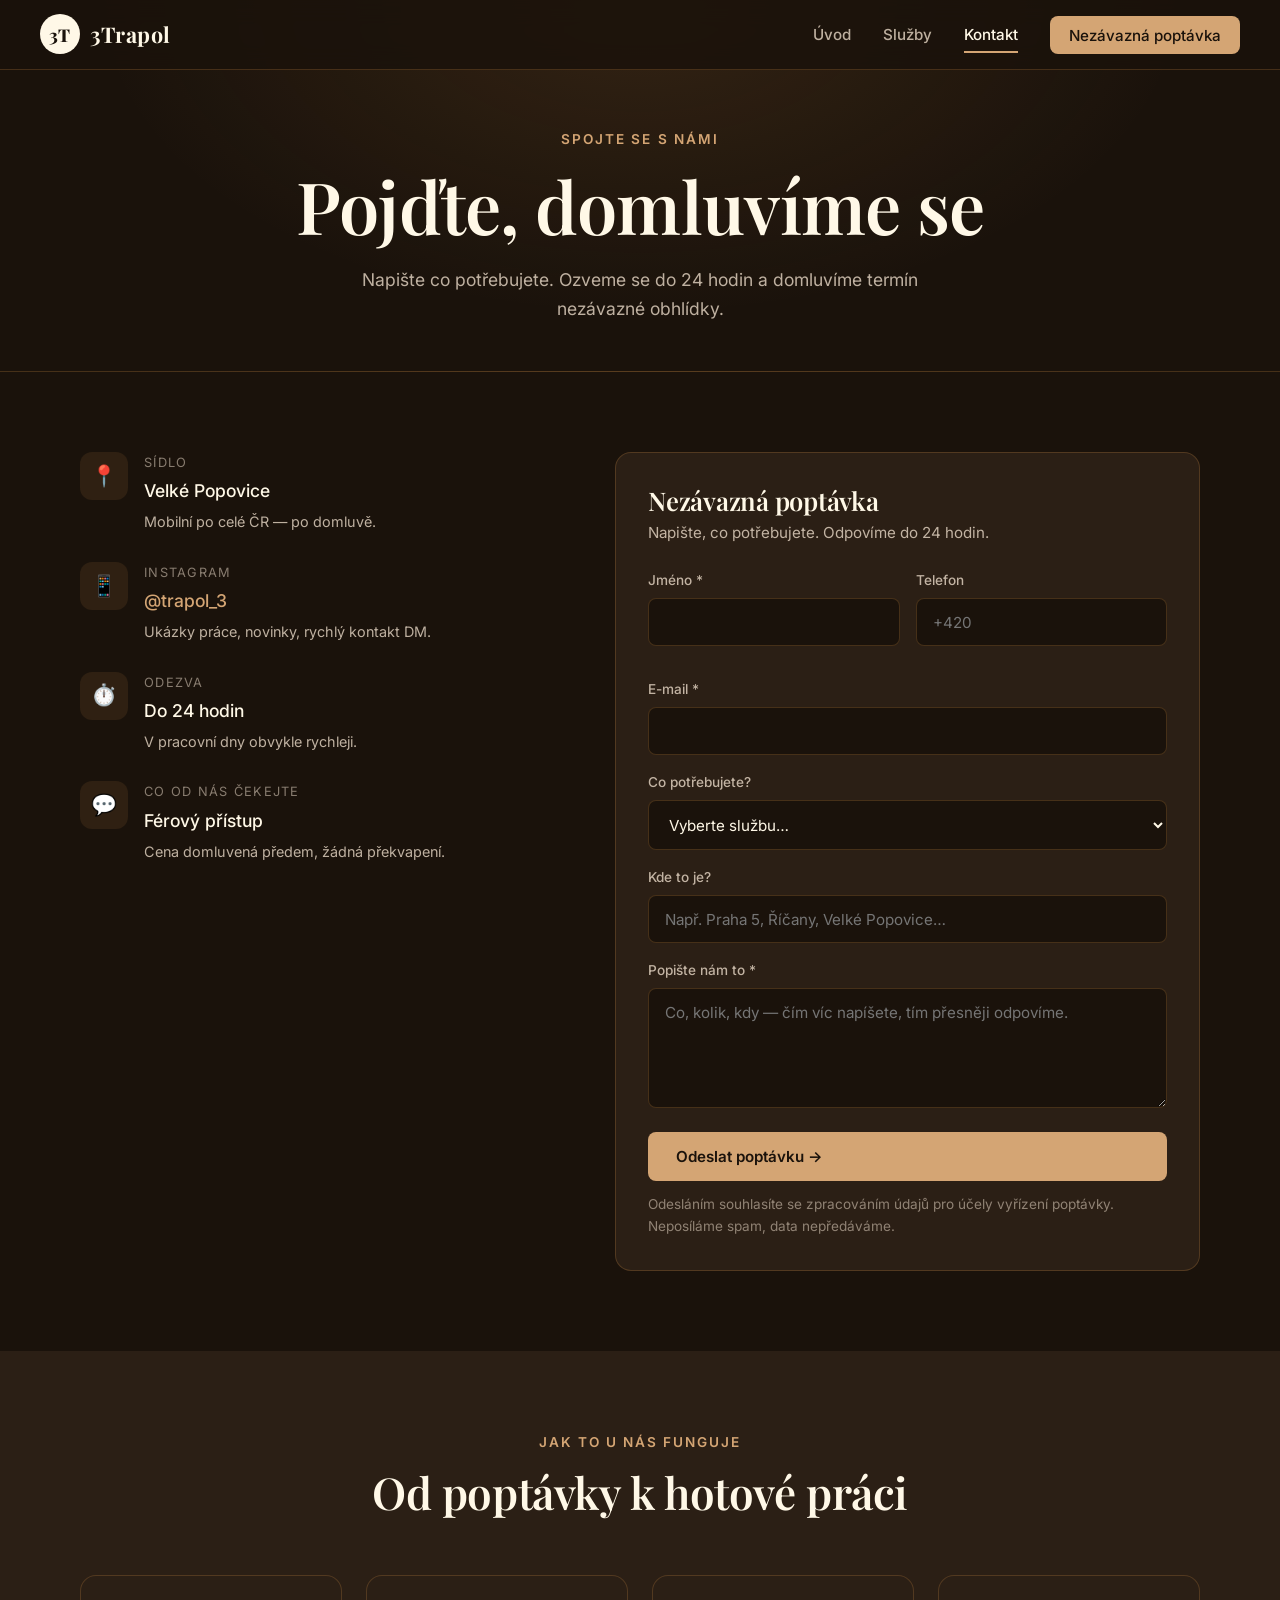
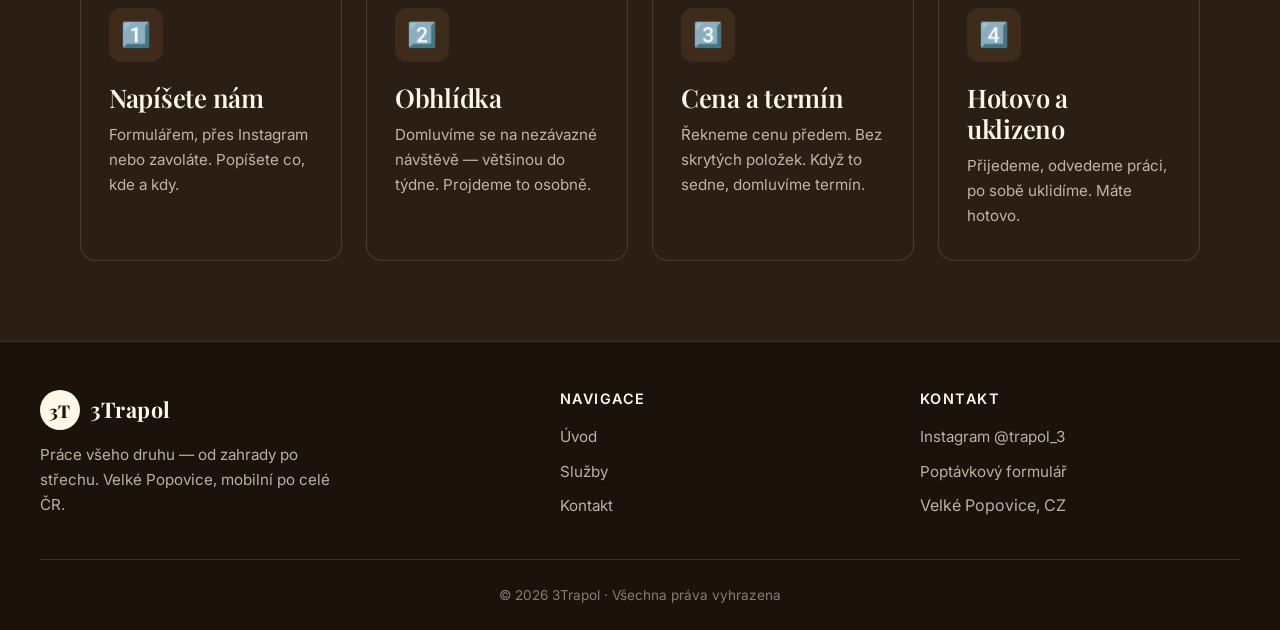
==== web/kontakt.html @ 5826ef70 "Add 3Trapol website: 3 pages with acacia theme, SEO, responsive design - index.html: Hero + About + " ====
<!DOCTYPE html>
<html lang="cs">
<head>
  <meta charset="UTF-8">
  <meta name="viewport" content="width=device-width, initial-scale=1.0">
  <title>Kontakt | 3Trapol — Velké Popovice, Praha a okolí</title>
  <meta name="description" content="Kontaktujte 3Trapol. Velké Popovice, Praha a okolí. Telefon, Instagram @trapol_3 nebo formulář. Odpovíme do 24 hodin.">
  <meta name="keywords" content="kontakt 3Trapol, řemeslník Velké Popovice, poptávka rizikové kácení, poptávka dlažba Praha">
  <meta name="geo.region" content="CZ-ST">
  <meta name="geo.placename" content="Velké Popovice, Praha">
  <meta name="robots" content="index, follow">

  <meta property="og:title" content="Kontakt | 3Trapol">
  <meta property="og:description" content="Napište nám nezávazně — domluvíme se na obhlídce a ceně.">
  <meta property="og:type" content="website">
  <meta property="og:locale" content="cs_CZ">

  <link rel="preconnect" href="https://fonts.googleapis.com">
  <link rel="preconnect" href="https://fonts.gstatic.com" crossorigin>
  <link href="https://fonts.googleapis.com/css2?family=Inter:wght@400;500;600;700&family=Playfair+Display:wght@600;700;800&display=swap" rel="stylesheet">
  <link rel="stylesheet" href="css/style.css">
  <link rel="icon" href="data:image/svg+xml,<svg xmlns='http://www.w3.org/2000/svg' viewBox='0 0 100 100'><circle cx='50' cy='50' r='48' fill='%231a120b'/><text x='50' y='62' text-anchor='middle' font-family='Georgia' font-size='28' font-weight='bold' fill='%23f5e6d3'>3T</text></svg>">
</head>
<body>

<nav class="nav" aria-label="Hlavní navigace">
  <div class="nav-inner">
    <a href="index.html" class="logo" aria-label="3Trapol domů">
      <span class="logo-mark">3T</span>
      <span>3Trapol</span>
    </a>
    <button class="burger" aria-label="Menu" aria-expanded="false">☰</button>
    <ul class="nav-links" id="navLinks">
      <li><a href="index.html">Úvod</a></li>
      <li><a href="sluzby.html">Služby</a></li>
      <li><a href="kontakt.html" class="active">Kontakt</a></li>
      <li><a href="#formular" class="nav-cta">Nezávazná poptávka</a></li>
    </ul>
  </div>
</nav>

<header class="page-head">
  <span class="eyebrow">Spojte se s námi</span>
  <h1>Pojďte, domluvíme se</h1>
  <p>Napište co potřebujete. Ozveme se do 24 hodin a domluvíme termín nezávazné obhlídky.</p>
</header>

<section class="section">
  <div class="contact-grid">
    <div class="contact-info reveal">
      <div class="contact-item">
        <div class="contact-item-icon">📍</div>
        <div>
          <div class="contact-item-label">Sídlo</div>
          <div class="contact-item-value">Velké Popovice</div>
          <p style="font-size:.9rem; margin-top:.3rem;">Mobilní po celé ČR — po domluvě.</p>
        </div>
      </div>

      <div class="contact-item">
        <div class="contact-item-icon">📱</div>
        <div>
          <div class="contact-item-label">Instagram</div>
          <div class="contact-item-value">
            <a href="https://instagram.com/trapol_3" target="_blank" rel="noopener">@trapol_3</a>
          </div>
          <p style="font-size:.9rem; margin-top:.3rem;">Ukázky práce, novinky, rychlý kontakt DM.</p>
        </div>
      </div>

      <div class="contact-item">
        <div class="contact-item-icon">⏱️</div>
        <div>
          <div class="contact-item-label">Odezva</div>
          <div class="contact-item-value">Do 24 hodin</div>
          <p style="font-size:.9rem; margin-top:.3rem;">V pracovní dny obvykle rychleji.</p>
        </div>
      </div>

      <div class="contact-item">
        <div class="contact-item-icon">💬</div>
        <div>
          <div class="contact-item-label">Co od nás čekejte</div>
          <div class="contact-item-value">Férový přístup</div>
          <p style="font-size:.9rem; margin-top:.3rem;">Cena domluvená předem, žádná překvapení.</p>
        </div>
      </div>
    </div>

    <form class="contact-form reveal" id="formular" name="poptavka" method="post" action="#">
      <h3 style="margin-bottom:.3rem;">Nezávazná poptávka</h3>
      <p style="margin-bottom:1.5rem; font-size:.95rem;">Napište, co potřebujete. Odpovíme do 24 hodin.</p>

      <div class="form-row">
        <div class="field">
          <label for="jmeno">Jméno *</label>
          <input type="text" id="jmeno" name="jmeno" required autocomplete="name">
        </div>
        <div class="field">
          <label for="telefon">Telefon</label>
          <input type="tel" id="telefon" name="telefon" autocomplete="tel" placeholder="+420">
        </div>
      </div>

      <div class="field">
        <label for="email">E-mail *</label>
        <input type="email" id="email" name="email" required autocomplete="email">
      </div>

      <div class="field">
        <label for="sluzba">Co potřebujete?</label>
        <select id="sluzba" name="sluzba">
          <option value="">Vyberte službu…</option>
          <option>Rizikové kácení stromů</option>
          <option>Zámková dlažba</option>
          <option>Pergola / Carport / Altán</option>
          <option>Oplocení / Brána</option>
          <option>Střecha / Čištění / Výškové práce</option>
          <option>Truhlařina / Nábytek na míru</option>
          <option>Tlakové mytí</option>
          <option>Podlahy / Okna / Dveře</option>
          <option>Něco jiného</option>
        </select>
      </div>

      <div class="field">
        <label for="misto">Kde to je?</label>
        <input type="text" id="misto" name="misto" placeholder="Např. Praha 5, Říčany, Velké Popovice…">
      </div>

      <div class="field">
        <label for="zprava">Popište nám to *</label>
        <textarea id="zprava" name="zprava" required placeholder="Co, kolik, kdy — čím víc napíšete, tím přesněji odpovíme."></textarea>
      </div>

      <button type="submit" class="btn btn-primary" style="width:100%;">
        Odeslat poptávku →
      </button>
      <p class="form-note">
        Odesláním souhlasíte se zpracováním údajů pro účely vyřízení poptávky.
        Neposíláme spam, data nepředáváme.
      </p>
    </form>
  </div>
</section>

<section class="section-full">
  <div class="inner">
    <div class="section-head reveal">
      <span class="eyebrow">Jak to u nás funguje</span>
      <h2>Od poptávky k hotové práci</h2>
    </div>
    <div class="services-grid">
      <article class="service-card reveal">
        <div class="service-icon">1️⃣</div>
        <h3>Napíšete nám</h3>
        <p>Formulářem, přes Instagram nebo zavoláte. Popíšete co, kde a kdy.</p>
      </article>
      <article class="service-card reveal">
        <div class="service-icon">2️⃣</div>
        <h3>Obhlídka</h3>
        <p>Domluvíme se na nezávazné návštěvě — většinou do týdne. Projdeme to osobně.</p>
      </article>
      <article class="service-card reveal">
        <div class="service-icon">3️⃣</div>
        <h3>Cena a termín</h3>
        <p>Řekneme cenu předem. Bez skrytých položek. Když to sedne, domluvíme termín.</p>
      </article>
      <article class="service-card reveal">
        <div class="service-icon">4️⃣</div>
        <h3>Hotovo a uklizeno</h3>
        <p>Přijedeme, odvedeme práci, po sobě uklidíme. Máte hotovo.</p>
      </article>
    </div>
  </div>
</section>

<footer class="footer">
  <div class="footer-inner">
    <div>
      <div class="logo" style="margin-bottom:0.5rem;">
        <span class="logo-mark">3T</span>
        <span>3Trapol</span>
      </div>
      <p class="footer-tag">Práce všeho druhu — od zahrady po střechu. Velké Popovice, mobilní po celé ČR.</p>
    </div>
    <div>
      <h4>Navigace</h4>
      <ul>
        <li><a href="index.html">Úvod</a></li>
        <li><a href="sluzby.html">Služby</a></li>
        <li><a href="kontakt.html">Kontakt</a></li>
      </ul>
    </div>
    <div>
      <h4>Kontakt</h4>
      <ul>
        <li><a href="https://instagram.com/trapol_3" target="_blank" rel="noopener">Instagram @trapol_3</a></li>
        <li><a href="#formular">Poptávkový formulář</a></li>
        <li><span style="color:var(--text-muted)">Velké Popovice, CZ</span></li>
      </ul>
    </div>
  </div>
  <div class="footer-bottom">
    © <span id="year">2026</span> 3Trapol · Všechna práva vyhrazena
  </div>
</footer>

<script src="js/main.js"></script>
</body>
</html>
---- web/css/style.css ----
/* === 3TRAPOL — Akáciové téma === */

:root {
  --acacia-darkest: #1a120b;
  --acacia-dark: #2b1f15;
  --acacia: #5c3a21;
  --acacia-mid: #8b6f47;
  --acacia-light: #c68642;
  --cream: #f5e6d3;
  --cream-bright: #fff8e7;
  --text: #f5e6d3;
  --text-muted: rgba(245, 230, 211, 0.75);
  --text-faint: rgba(245, 230, 211, 0.5);
  --accent: #d4a574;
  --border: rgba(198, 134, 66, 0.25);

  --font-body: 'Inter', system-ui, -apple-system, sans-serif;
  --font-heading: 'Playfair Display', Georgia, serif;

  --radius: 8px;
  --radius-lg: 16px;
  --shadow: 0 10px 40px rgba(0, 0, 0, 0.4);
  --shadow-hover: 0 20px 60px rgba(198, 134, 66, 0.25);

  --max-w: 1200px;
  --pad: clamp(1rem, 4vw, 2.5rem);
}

* { box-sizing: border-box; margin: 0; padding: 0; }

html { scroll-behavior: smooth; }

body {
  font-family: var(--font-body);
  background: var(--acacia-darkest);
  color: var(--text);
  line-height: 1.65;
  overflow-x: hidden;
  min-height: 100vh;
  -webkit-font-smoothing: antialiased;
}

img { max-width: 100%; display: block; }

a {
  color: var(--accent);
  text-decoration: none;
  transition: color 0.2s;
}
a:hover { color: var(--cream-bright); }

h1, h2, h3, h4 {
  font-family: var(--font-heading);
  font-weight: 600;
  line-height: 1.2;
  color: var(--cream-bright);
  letter-spacing: -0.01em;
}

h1 { font-size: clamp(2.2rem, 6vw, 4.5rem); }
h2 { font-size: clamp(1.8rem, 4vw, 2.75rem); }
h3 { font-size: clamp(1.3rem, 2.5vw, 1.6rem); }

p { color: var(--text-muted); }

/* === NAVIGACE === */
.nav {
  position: fixed;
  top: 0; left: 0; right: 0;
  z-index: 100;
  background: rgba(26, 18, 11, 0.85);
  backdrop-filter: blur(12px);
  -webkit-backdrop-filter: blur(12px);
  border-bottom: 1px solid var(--border);
  padding: 0.9rem var(--pad);
}

.nav-inner {
  max-width: var(--max-w);
  margin: 0 auto;
  display: flex;
  align-items: center;
  justify-content: space-between;
  gap: 2rem;
}

.logo {
  display: flex;
  align-items: center;
  gap: 0.6rem;
  font-family: var(--font-heading);
  font-weight: 700;
  font-size: 1.35rem;
  color: var(--cream-bright);
  letter-spacing: 0.02em;
}

.logo-mark {
  width: 40px;
  height: 40px;
  border-radius: 50%;
  background: var(--cream-bright);
  color: var(--acacia-darkest);
  display: grid;
  place-items: center;
  font-size: 1.1rem;
  font-weight: 800;
}

.nav-links {
  display: flex;
  gap: 2rem;
  list-style: none;
  align-items: center;
}

.nav-links a {
  color: var(--text-muted);
  font-weight: 500;
  font-size: 0.95rem;
  padding: 0.4rem 0;
  position: relative;
}

.nav-links a::after {
  content: '';
  position: absolute;
  bottom: -2px;
  left: 0;
  width: 0;
  height: 2px;
  background: var(--accent);
  transition: width 0.3s;
}

.nav-links a:hover,
.nav-links a.active {
  color: var(--cream-bright);
}
.nav-links a:hover::after,
.nav-links a.active::after { width: 100%; }

.nav-cta {
  background: var(--accent);
  color: var(--acacia-darkest) !important;
  padding: 0.6rem 1.2rem !important;
  border-radius: var(--radius);
  font-weight: 600;
}
.nav-cta:hover {
  background: var(--cream-bright);
  transform: translateY(-1px);
}
.nav-cta::after { display: none; }

.burger {
  display: none;
  background: none;
  border: none;
  color: var(--cream-bright);
  cursor: pointer;
  font-size: 1.6rem;
  padding: 0.3rem;
}

@media (max-width: 768px) {
  .burger { display: block; }
  .nav-links {
    position: absolute;
    top: 100%;
    left: 0; right: 0;
    flex-direction: column;
    background: var(--acacia-darkest);
    padding: 1.5rem var(--pad);
    gap: 1rem;
    border-bottom: 1px solid var(--border);
    transform: translateY(-10px);
    opacity: 0;
    pointer-events: none;
    transition: all 0.25s;
  }
  .nav-links.open {
    transform: translateY(0);
    opacity: 1;
    pointer-events: auto;
  }
}

/* === HERO === */
.hero {
  min-height: 100vh;
  display: flex;
  align-items: center;
  padding: 7rem var(--pad) 4rem;
  position: relative;
  overflow: hidden;
  background:
    radial-gradient(ellipse at top right, rgba(198, 134, 66, 0.15), transparent 60%),
    radial-gradient(ellipse at bottom left, rgba(92, 58, 33, 0.3), transparent 60%),
    linear-gradient(180deg, var(--acacia-darkest), var(--acacia-dark));
}

.hero::before {
  content: '';
  position: absolute;
  inset: 0;
  background-image: url("data:image/svg+xml;utf8,<svg xmlns='http://www.w3.org/2000/svg' width='60' height='60'><circle cx='30' cy='30' r='1' fill='%23c68642' opacity='0.15'/></svg>");
  opacity: 0.5;
}

.hero-inner {
  max-width: var(--max-w);
  width: 100%;
  margin: 0 auto;
  display: grid;
  grid-template-columns: 1.1fr 1fr;
  gap: 4rem;
  align-items: center;
  position: relative;
  z-index: 1;
}

@media (max-width: 900px) {
  .hero-inner { grid-template-columns: 1fr; gap: 2.5rem; }
}

.hero-eyebrow {
  display: inline-flex;
  align-items: center;
  gap: 0.5rem;
  color: var(--accent);
  font-weight: 600;
  font-size: 0.9rem;
  letter-spacing: 0.1em;
  text-transform: uppercase;
  margin-bottom: 1.25rem;
}
.hero-eyebrow::before {
  content: '';
  width: 32px;
  height: 2px;
  background: var(--accent);
}

.hero h1 {
  margin-bottom: 1.5rem;
}
.hero h1 em {
  font-style: normal;
  color: var(--accent);
  position: relative;
}
.hero h1 em::after {
  content: '';
  position: absolute;
  left: 0; right: 0; bottom: 0.1em;
  height: 0.2em;
  background: rgba(198, 134, 66, 0.25);
  z-index: -1;
}

.hero-lead {
  font-size: 1.15rem;
  margin-bottom: 2rem;
  max-width: 540px;
}

.btn-row {
  display: flex;
  gap: 1rem;
  flex-wrap: wrap;
}

.btn {
  display: inline-flex;
  align-items: center;
  gap: 0.5rem;
  padding: 0.95rem 1.75rem;
  border-radius: var(--radius);
  font-weight: 600;
  font-size: 0.95rem;
  cursor: pointer;
  transition: all 0.25s;
  border: none;
  font-family: inherit;
}

.btn-primary {
  background: var(--accent);
  color: var(--acacia-darkest);
}
.btn-primary:hover {
  background: var(--cream-bright);
  color: var(--acacia-darkest);
  transform: translateY(-2px);
  box-shadow: var(--shadow-hover);
}

.btn-secondary {
  background: transparent;
  color: var(--cream-bright);
  border: 1.5px solid var(--border);
}
.btn-secondary:hover {
  border-color: var(--accent);
  color: var(--accent);
}

.hero-stats {
  display: flex;
  gap: 2rem;
  margin-top: 2.5rem;
  padding-top: 2rem;
  border-top: 1px solid var(--border);
  flex-wrap: wrap;
}

.stat-num {
  font-family: var(--font-heading);
  font-size: 2rem;
  font-weight: 700;
  color: var(--accent);
  line-height: 1;
}
.stat-label {
  font-size: 0.85rem;
  color: var(--text-faint);
  margin-top: 0.25rem;
}

/* Hero visual */
.hero-visual {
  position: relative;
  aspect-ratio: 4 / 5;
  border-radius: var(--radius-lg);
  background:
    linear-gradient(135deg, var(--acacia-mid), var(--acacia)),
    var(--acacia-dark);
  box-shadow: var(--shadow);
  overflow: hidden;
  display: grid;
  place-items: center;
}

.hero-visual::before {
  content: '';
  position: absolute;
  inset: 0;
  background: radial-gradient(circle at 30% 20%, rgba(255, 248, 231, 0.15), transparent 50%);
}

.hero-emblem {
  width: 62%;
  aspect-ratio: 1;
  border-radius: 50%;
  background: var(--acacia-darkest);
  border: 3px solid var(--cream-bright);
  display: grid;
  place-items: center;
  position: relative;
  box-shadow: 0 0 0 6px rgba(245, 230, 211, 0.08);
}

.hero-emblem-inner {
  text-align: center;
  color: var(--cream-bright);
  font-family: var(--font-heading);
  font-weight: 800;
  letter-spacing: 0.1em;
  font-size: clamp(1.8rem, 5vw, 2.8rem);
}
.hero-emblem-inner span {
  display: block;
  font-size: 0.35em;
  letter-spacing: 0.3em;
  font-family: var(--font-body);
  font-weight: 500;
  color: var(--text-muted);
  margin-top: 0.4em;
}
.hero-emblem-tools {
  position: absolute;
  bottom: 14%;
  left: 50%;
  transform: translateX(-50%);
  font-size: 1.3em;
  opacity: 0.9;
}

/* === SEKCE === */
.section {
  padding: 5rem var(--pad);
  max-width: var(--max-w);
  margin: 0 auto;
}
.section-full {
  padding: 5rem 0;
  background: var(--acacia-dark);
}
.section-full > .inner {
  max-width: var(--max-w);
  margin: 0 auto;
  padding: 0 var(--pad);
}

.section-head {
  text-align: center;
  max-width: 720px;
  margin: 0 auto 3.5rem;
}
.section-head .eyebrow {
  color: var(--accent);
  font-weight: 600;
  letter-spacing: 0.15em;
  text-transform: uppercase;
  font-size: 0.85rem;
  margin-bottom: 0.8rem;
  display: block;
}
.section-head h2 { margin-bottom: 1rem; }
.section-head p { font-size: 1.05rem; }

/* === O MNĚ === */
.about {
  display: grid;
  grid-template-columns: 1fr 1.2fr;
  gap: 3.5rem;
  align-items: center;
}
@media (max-width: 900px) {
  .about { grid-template-columns: 1fr; }
}

.about-image {
  aspect-ratio: 4 / 5;
  border-radius: var(--radius-lg);
  background: linear-gradient(135deg, var(--acacia), var(--acacia-dark));
  box-shadow: var(--shadow);
  position: relative;
  overflow: hidden;
}
.about-image::after {
  content: '🔨';
  position: absolute;
  inset: 0;
  display: grid;
  place-items: center;
  font-size: 6rem;
  opacity: 0.3;
}

.about-text h2 { margin-bottom: 1.25rem; }
.about-text p { margin-bottom: 1rem; font-size: 1.05rem; }
.about-text p:last-child { margin-bottom: 0; }

.value-list {
  list-style: none;
  margin-top: 1.75rem;
  display: grid;
  gap: 0.85rem;
}
.value-list li {
  display: flex;
  align-items: flex-start;
  gap: 0.75rem;
  color: var(--text);
  font-weight: 500;
}
.value-list li::before {
  content: '✓';
  color: var(--accent);
  font-weight: 800;
  flex-shrink: 0;
}

/* === SLUŽBY GRID === */
.services-grid {
  display: grid;
  grid-template-columns: repeat(auto-fit, minmax(260px, 1fr));
  gap: 1.5rem;
}

.service-card {
  background: var(--acacia-dark);
  border: 1px solid var(--border);
  border-radius: var(--radius-lg);
  padding: 2rem 1.75rem;
  transition: all 0.3s;
  position: relative;
  overflow: hidden;
}
.service-card::before {
  content: '';
  position: absolute;
  top: 0; left: 0;
  width: 100%;
  height: 3px;
  background: linear-gradient(90deg, var(--accent), transparent);
  transform: scaleX(0);
  transform-origin: left;
  transition: transform 0.4s;
}
.service-card:hover {
  transform: translateY(-6px);
  border-color: var(--accent);
  box-shadow: var(--shadow-hover);
}
.service-card:hover::before { transform: scaleX(1); }

.service-icon {
  width: 54px;
  height: 54px;
  border-radius: 12px;
  background: rgba(198, 134, 66, 0.12);
  display: grid;
  place-items: center;
  font-size: 1.5rem;
  margin-bottom: 1.25rem;
}

.service-card h3 {
  margin-bottom: 0.6rem;
  color: var(--cream-bright);
}
.service-card p { font-size: 0.95rem; }

.service-card ul {
  list-style: none;
  margin-top: 1rem;
  display: grid;
  gap: 0.4rem;
}
.service-card ul li {
  font-size: 0.9rem;
  color: var(--text-muted);
  padding-left: 1rem;
  position: relative;
}
.service-card ul li::before {
  content: '—';
  position: absolute;
  left: 0;
  color: var(--accent);
}

/* === GALERIE === */
.gallery-grid {
  display: grid;
  grid-template-columns: repeat(auto-fit, minmax(220px, 1fr));
  gap: 1rem;
}
.gallery-item {
  aspect-ratio: 1;
  border-radius: var(--radius);
  background: linear-gradient(135deg, var(--acacia), var(--acacia-dark));
  position: relative;
  overflow: hidden;
  cursor: pointer;
  transition: transform 0.3s;
  display: grid;
  place-items: center;
}
.gallery-item:hover { transform: scale(1.03); }
.gallery-item::after {
  content: attr(data-label);
  position: absolute;
  inset: 0;
  display: grid;
  place-items: center;
  color: var(--cream-bright);
  font-weight: 600;
  font-size: 0.95rem;
  background: linear-gradient(180deg, transparent 50%, rgba(26, 18, 11, 0.85));
  padding: 1rem;
  text-align: center;
  align-content: end;
}
.gallery-placeholder {
  font-size: 3rem;
  opacity: 0.4;
}

/* === CTA BLOCK === */
.cta-block {
  background: linear-gradient(135deg, var(--acacia), var(--acacia-mid));
  border-radius: var(--radius-lg);
  padding: 3.5rem var(--pad);
  text-align: center;
  box-shadow: var(--shadow);
  position: relative;
  overflow: hidden;
}
.cta-block::before {
  content: '';
  position: absolute;
  inset: 0;
  background: radial-gradient(circle at 10% 10%, rgba(255, 248, 231, 0.15), transparent 50%);
}
.cta-block > * { position: relative; z-index: 1; }
.cta-block h2 {
  margin-bottom: 0.75rem;
}
.cta-block p {
  color: rgba(255, 248, 231, 0.85);
  font-size: 1.1rem;
  margin-bottom: 1.75rem;
  max-width: 560px;
  margin-left: auto;
  margin-right: auto;
}

/* === KONTAKT === */
.contact-grid {
  display: grid;
  grid-template-columns: 1fr 1.2fr;
  gap: 3rem;
  align-items: start;
}
@media (max-width: 900px) {
  .contact-grid { grid-template-columns: 1fr; }
}

.contact-info {
  display: grid;
  gap: 1.75rem;
}

.contact-item {
  display: flex;
  gap: 1rem;
  align-items: flex-start;
}
.contact-item-icon {
  width: 48px;
  height: 48px;
  border-radius: 12px;
  background: rgba(198, 134, 66, 0.12);
  display: grid;
  place-items: center;
  font-size: 1.3rem;
  flex-shrink: 0;
}
.contact-item-label {
  font-size: 0.8rem;
  color: var(--text-faint);
  text-transform: uppercase;
  letter-spacing: 0.1em;
  margin-bottom: 0.2rem;
}
.contact-item-value {
  font-size: 1.1rem;
  font-weight: 500;
  color: var(--cream-bright);
}

.contact-form {
  background: var(--acacia-dark);
  border: 1px solid var(--border);
  border-radius: var(--radius-lg);
  padding: 2rem;
}

.form-row {
  display: grid;
  grid-template-columns: 1fr 1fr;
  gap: 1rem;
  margin-bottom: 1rem;
}
@media (max-width: 600px) {
  .form-row { grid-template-columns: 1fr; }
}

.field {
  margin-bottom: 1rem;
}
.field label {
  display: block;
  font-size: 0.85rem;
  color: var(--text-muted);
  margin-bottom: 0.4rem;
  font-weight: 500;
}
.field input,
.field textarea,
.field select {
  width: 100%;
  padding: 0.85rem 1rem;
  background: var(--acacia-darkest);
  border: 1px solid var(--border);
  border-radius: var(--radius);
  color: var(--cream-bright);
  font-family: inherit;
  font-size: 0.95rem;
  transition: border-color 0.2s;
}
.field input:focus,
.field textarea:focus,
.field select:focus {
  outline: none;
  border-color: var(--accent);
}
.field textarea { resize: vertical; min-height: 120px; }

.form-note {
  font-size: 0.85rem;
  color: var(--text-faint);
  margin-top: 0.75rem;
}

/* === FOOTER === */
.footer {
  background: var(--acacia-darkest);
  border-top: 1px solid var(--border);
  padding: 3rem var(--pad) 1.5rem;
}
.footer-inner {
  max-width: var(--max-w);
  margin: 0 auto;
  display: grid;
  grid-template-columns: 1.5fr 1fr 1fr;
  gap: 2.5rem;
}
@media (max-width: 700px) {
  .footer-inner { grid-template-columns: 1fr; gap: 2rem; }
}

.footer h4 {
  font-family: var(--font-body);
  font-size: 0.9rem;
  font-weight: 600;
  color: var(--cream-bright);
  margin-bottom: 1rem;
  text-transform: uppercase;
  letter-spacing: 0.1em;
}

.footer ul { list-style: none; display: grid; gap: 0.5rem; }
.footer ul a { color: var(--text-muted); font-size: 0.95rem; }
.footer ul a:hover { color: var(--accent); }

.footer-tag {
  color: var(--text-muted);
  margin-top: 0.75rem;
  font-size: 0.95rem;
  max-width: 300px;
}

.footer-bottom {
  max-width: var(--max-w);
  margin: 2.5rem auto 0;
  padding-top: 1.5rem;
  border-top: 1px solid var(--border);
  text-align: center;
  color: var(--text-faint);
  font-size: 0.85rem;
}

/* === REVEAL ANIMACE === */
.reveal {
  opacity: 0;
  transform: translateY(20px);
  transition: opacity 0.7s ease, transform 0.7s ease;
}
.reveal.in {
  opacity: 1;
  transform: translateY(0);
}

@media (prefers-reduced-motion: reduce) {
  *, *::before, *::after {
    animation-duration: 0.01ms !important;
    transition-duration: 0.01ms !important;
  }
  html { scroll-behavior: auto; }
}

/* === PAGE HEADER (podstránky) === */
.page-head {
  padding: 8rem var(--pad) 3rem;
  text-align: center;
  background:
    radial-gradient(ellipse at top, rgba(198, 134, 66, 0.15), transparent 60%),
    var(--acacia-darkest);
  border-bottom: 1px solid var(--border);
}
.page-head .eyebrow {
  color: var(--accent);
  font-weight: 600;
  letter-spacing: 0.15em;
  text-transform: uppercase;
  font-size: 0.85rem;
  display: block;
  margin-bottom: 0.75rem;
}
.page-head p {
  max-width: 640px;
  margin: 1rem auto 0;
  font-size: 1.1rem;
}
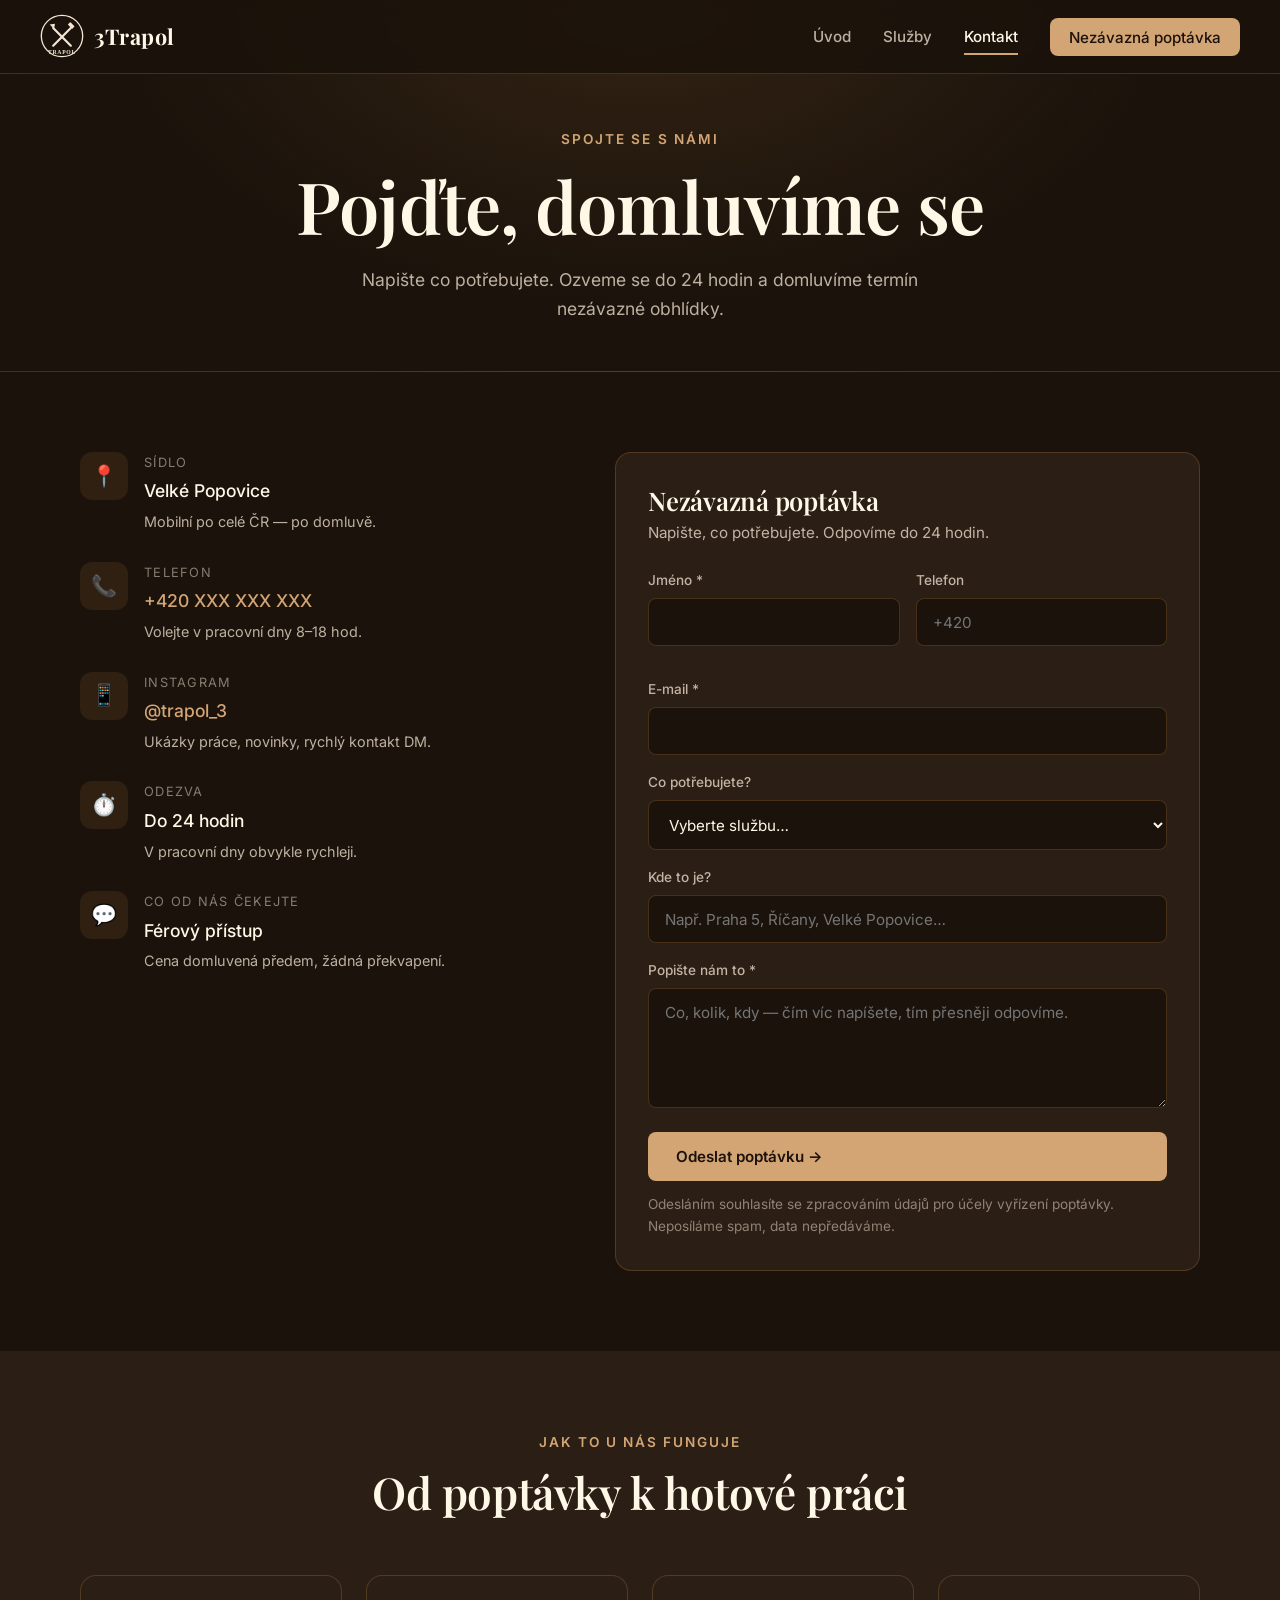
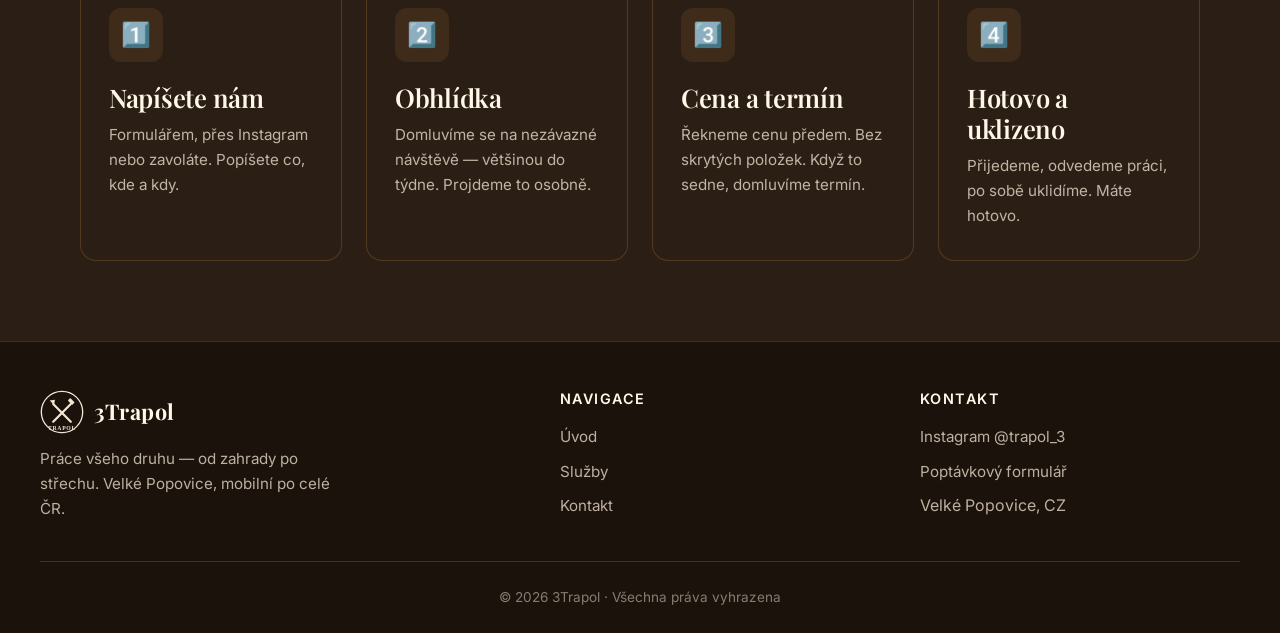
==== commit 59548894: "Update logo to TRAPOL circle with crossed tools + add phone field - Replace "3T" text placeholder wi" ====
--- a/web/kontakt.html
+++ b/web/kontakt.html
@@ -26,7 +26,7 @@
 <nav class="nav" aria-label="Hlavní navigace">
   <div class="nav-inner">
     <a href="index.html" class="logo" aria-label="3Trapol domů">
-      <span class="logo-mark">3T</span>
+      <span class="logo-mark"><svg viewBox="0 0 100 100" xmlns="http://www.w3.org/2000/svg" aria-hidden="true"><circle cx="50" cy="50" r="47" fill="#1a120b" stroke="#f5e6d3" stroke-width="3"/><g stroke="#f5e6d3" stroke-width="5" stroke-linecap="round"><line x1="30" y1="32" x2="70" y2="72"/><line x1="70" y1="32" x2="30" y2="72"/></g><rect x="64" y="22" width="14" height="8" rx="1.5" fill="#f5e6d3" transform="rotate(45 71 26)"/><polygon points="22,24 34,22 32,34" fill="#f5e6d3"/><text x="50" y="90" text-anchor="middle" font-family="Georgia,serif" font-size="13" font-weight="700" fill="#f5e6d3" letter-spacing="1.5">TRAPOL</text></svg></span>
       <span>3Trapol</span>
     </a>
     <button class="burger" aria-label="Menu" aria-expanded="false">☰</button>
@@ -54,6 +54,17 @@
           <div class="contact-item-label">Sídlo</div>
           <div class="contact-item-value">Velké Popovice</div>
           <p style="font-size:.9rem; margin-top:.3rem;">Mobilní po celé ČR — po domluvě.</p>
+        </div>
+      </div>
+
+      <div class="contact-item">
+        <div class="contact-item-icon">📞</div>
+        <div>
+          <div class="contact-item-label">Telefon</div>
+          <div class="contact-item-value">
+            <a href="tel:+420XXXXXXXXX">+420 XXX XXX XXX</a>
+          </div>
+          <p style="font-size:.9rem; margin-top:.3rem;">Volejte v pracovní dny 8–18 hod.</p>
         </div>
       </div>
 
@@ -179,7 +190,7 @@
   <div class="footer-inner">
     <div>
       <div class="logo" style="margin-bottom:0.5rem;">
-        <span class="logo-mark">3T</span>
+        <span class="logo-mark"><svg viewBox="0 0 100 100" xmlns="http://www.w3.org/2000/svg" aria-hidden="true"><circle cx="50" cy="50" r="47" fill="#1a120b" stroke="#f5e6d3" stroke-width="3"/><g stroke="#f5e6d3" stroke-width="5" stroke-linecap="round"><line x1="30" y1="32" x2="70" y2="72"/><line x1="70" y1="32" x2="30" y2="72"/></g><rect x="64" y="22" width="14" height="8" rx="1.5" fill="#f5e6d3" transform="rotate(45 71 26)"/><polygon points="22,24 34,22 32,34" fill="#f5e6d3"/><text x="50" y="90" text-anchor="middle" font-family="Georgia,serif" font-size="13" font-weight="700" fill="#f5e6d3" letter-spacing="1.5">TRAPOL</text></svg></span>
         <span>3Trapol</span>
       </div>
       <p class="footer-tag">Práce všeho druhu — od zahrady po střechu. Velké Popovice, mobilní po celé ČR.</p>
--- a/web/css/style.css
+++ b/web/css/style.css
@@ -96,16 +96,11 @@
 }
 
 .logo-mark {
-  width: 40px;
-  height: 40px;
-  border-radius: 50%;
-  background: var(--cream-bright);
-  color: var(--acacia-darkest);
-  display: grid;
-  place-items: center;
-  font-size: 1.1rem;
-  font-weight: 800;
-}
+  width: 44px;
+  height: 44px;
+  flex-shrink: 0;
+}
+.logo-mark svg { width: 100%; height: 100%; display: block; }
 
 .nav-links {
   display: flex;
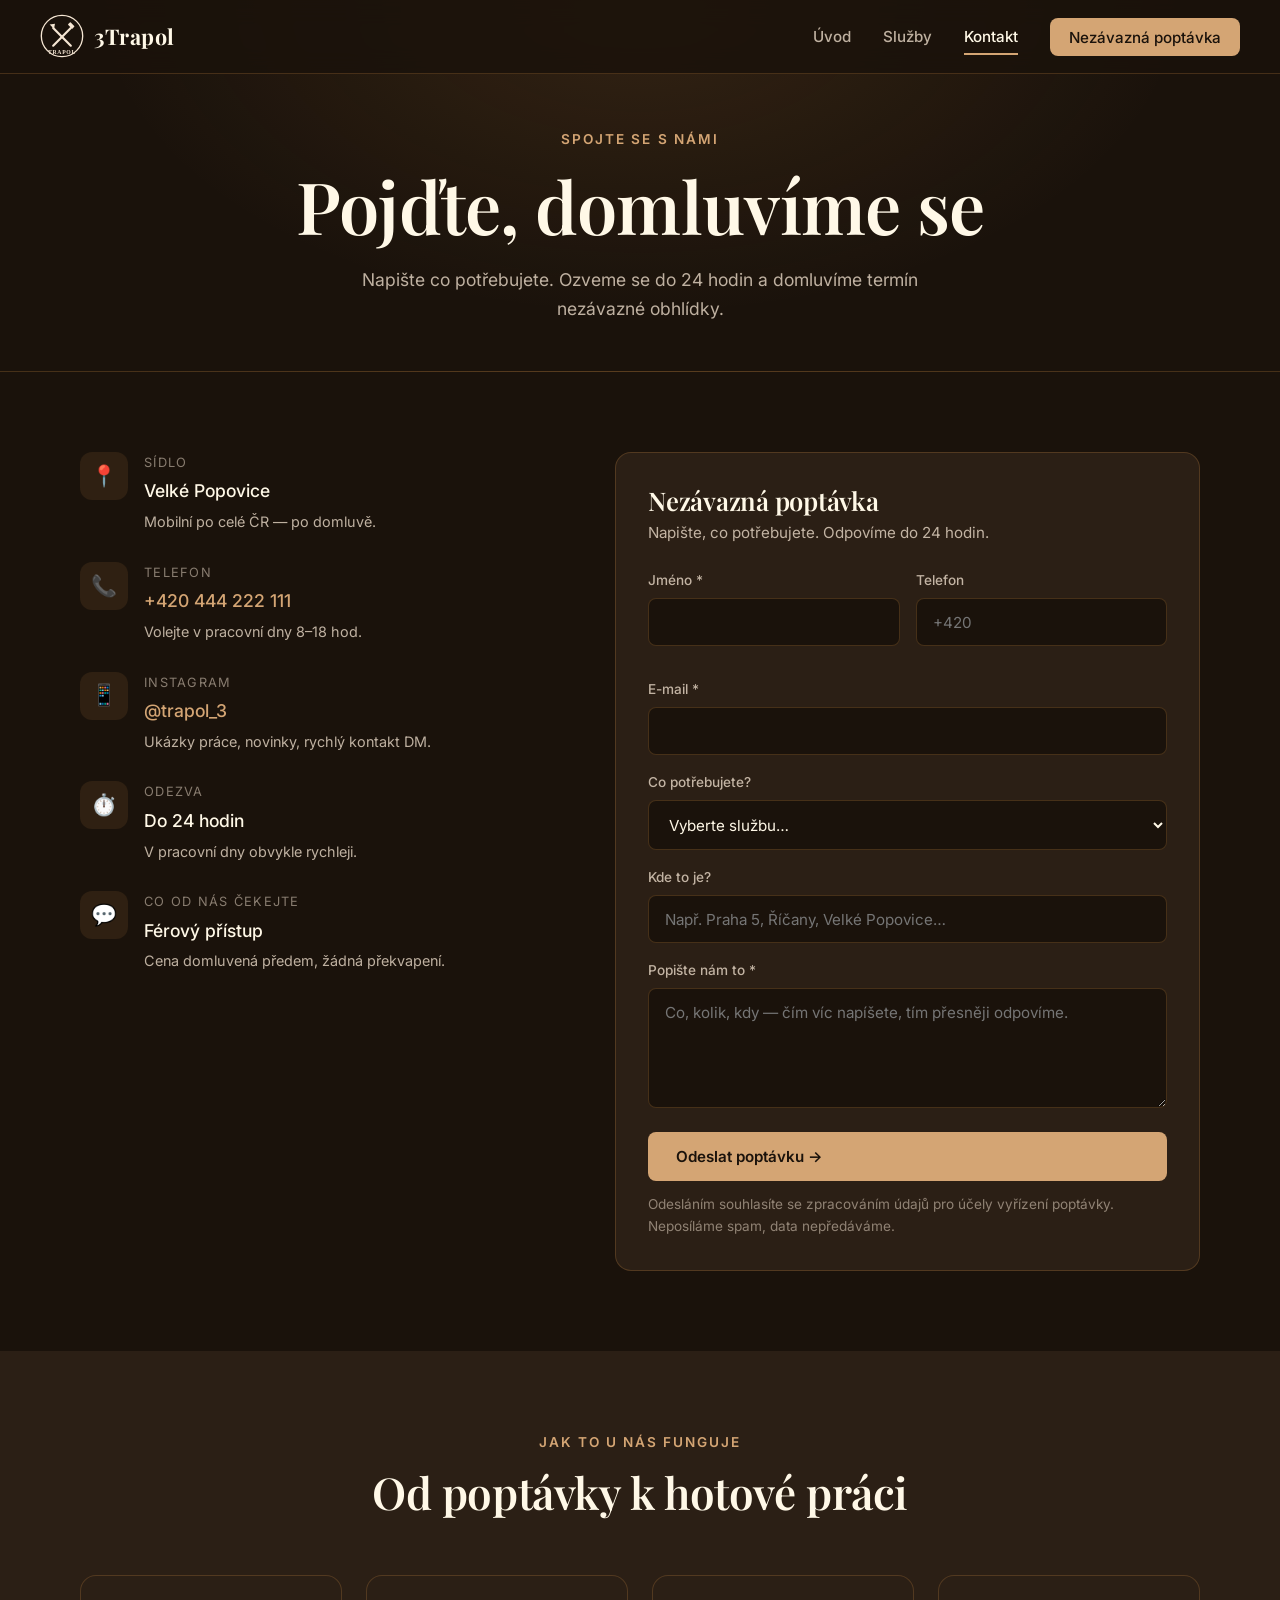
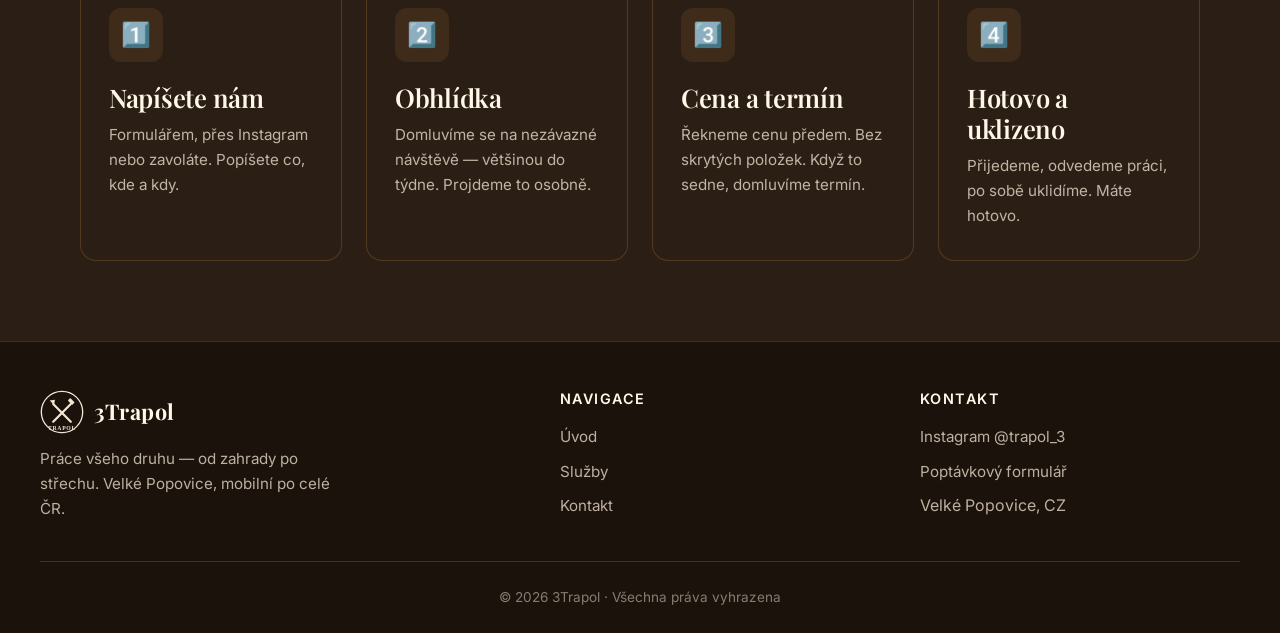
==== commit ae1baee2: "Add real phone number to kontakt page https://claude.ai/code/session_014ozCnFY9vvhhvpk2AsGKs1" ====
--- a/web/kontakt.html
+++ b/web/kontakt.html
@@ -62,7 +62,7 @@
         <div>
           <div class="contact-item-label">Telefon</div>
           <div class="contact-item-value">
-            <a href="tel:+420XXXXXXXXX">+420 XXX XXX XXX</a>
+            <a href="tel:+420444222111">+420 444 222 111</a>
           </div>
           <p style="font-size:.9rem; margin-top:.3rem;">Volejte v pracovní dny 8–18 hod.</p>
         </div>
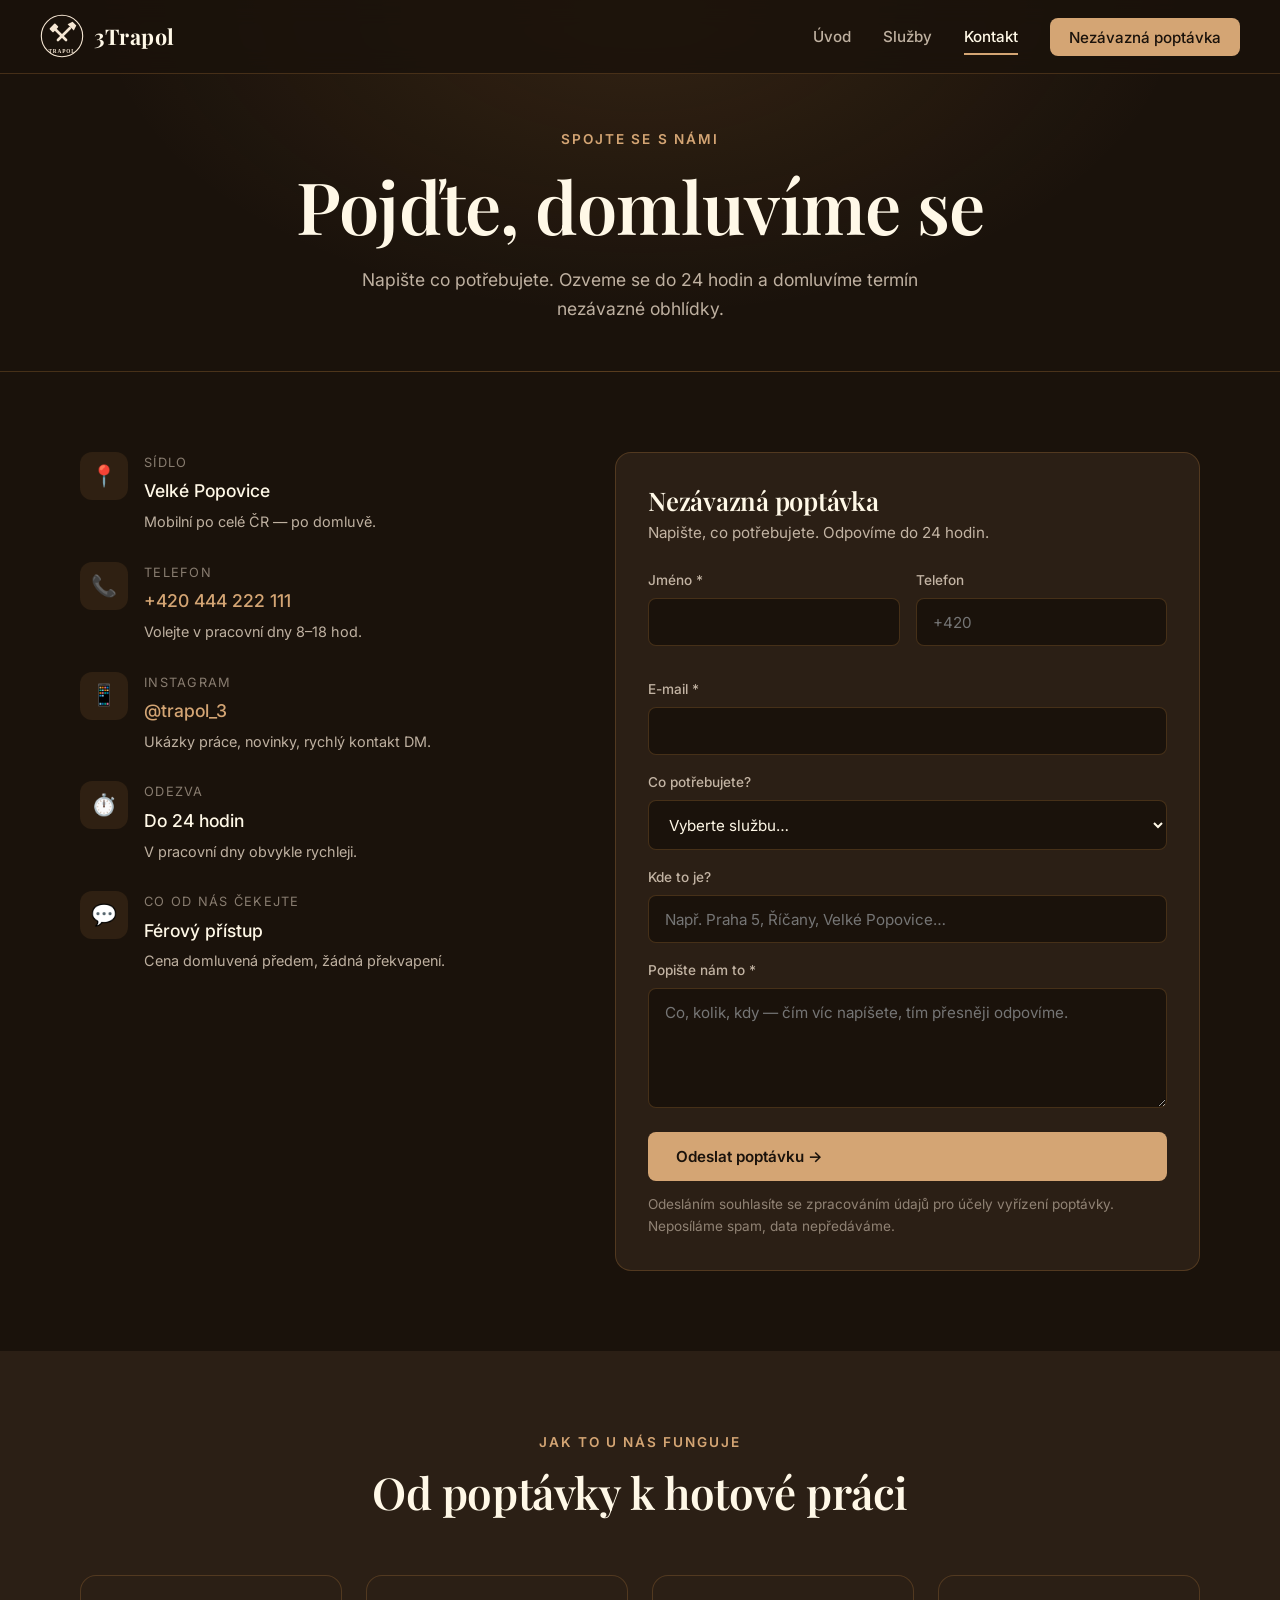
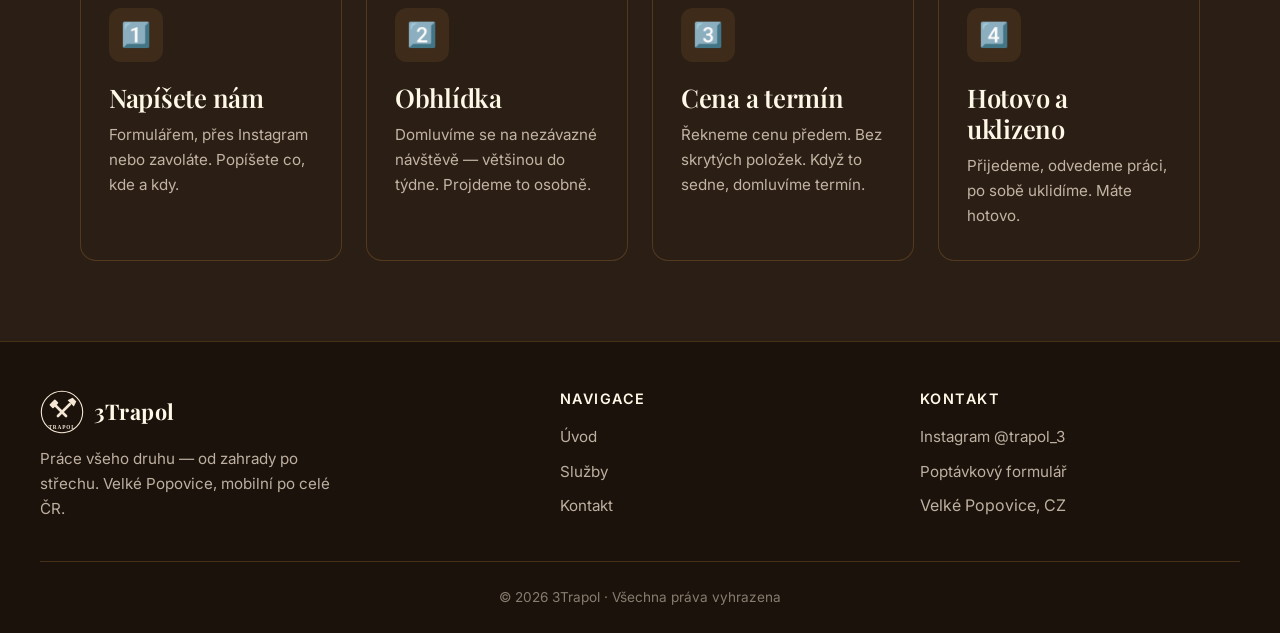
==== commit 30f5f44f: "Add owner photo and improved logo SVG - About section now shows Honza in yellow TRAPOL t-shirt build" ====
--- a/web/kontakt.html
+++ b/web/kontakt.html
@@ -26,7 +26,7 @@
 <nav class="nav" aria-label="Hlavní navigace">
   <div class="nav-inner">
     <a href="index.html" class="logo" aria-label="3Trapol domů">
-      <span class="logo-mark"><svg viewBox="0 0 100 100" xmlns="http://www.w3.org/2000/svg" aria-hidden="true"><circle cx="50" cy="50" r="47" fill="#1a120b" stroke="#f5e6d3" stroke-width="3"/><g stroke="#f5e6d3" stroke-width="5" stroke-linecap="round"><line x1="30" y1="32" x2="70" y2="72"/><line x1="70" y1="32" x2="30" y2="72"/></g><rect x="64" y="22" width="14" height="8" rx="1.5" fill="#f5e6d3" transform="rotate(45 71 26)"/><polygon points="22,24 34,22 32,34" fill="#f5e6d3"/><text x="50" y="90" text-anchor="middle" font-family="Georgia,serif" font-size="13" font-weight="700" fill="#f5e6d3" letter-spacing="1.5">TRAPOL</text></svg></span>
+      <span class="logo-mark"><svg viewBox="0 0 100 100" xmlns="http://www.w3.org/2000/svg" aria-hidden="true"><circle cx="50" cy="50" r="47" fill="#1a120b" stroke="#f5e6d3" stroke-width="2.5"/><g transform="translate(50,50)"><g transform="rotate(-45)"><rect x="-3" y="-28" width="6" height="44" rx="3" fill="#f5e6d3"/><rect x="-9" y="-32" width="18" height="12" rx="2" fill="#f5e6d3"/></g><g transform="rotate(45)"><rect x="-3" y="-28" width="6" height="44" rx="3" fill="#f5e6d3"/><polygon points="-10,-28 10,-28 6,-40 -6,-40" fill="#f5e6d3"/></g></g><text x="50" y="89" text-anchor="middle" font-family="Georgia,serif" font-size="12" font-weight="700" fill="#f5e6d3" letter-spacing="2">TRAPOL</text></svg></span>
       <span>3Trapol</span>
     </a>
     <button class="burger" aria-label="Menu" aria-expanded="false">☰</button>
@@ -190,7 +190,7 @@
   <div class="footer-inner">
     <div>
       <div class="logo" style="margin-bottom:0.5rem;">
-        <span class="logo-mark"><svg viewBox="0 0 100 100" xmlns="http://www.w3.org/2000/svg" aria-hidden="true"><circle cx="50" cy="50" r="47" fill="#1a120b" stroke="#f5e6d3" stroke-width="3"/><g stroke="#f5e6d3" stroke-width="5" stroke-linecap="round"><line x1="30" y1="32" x2="70" y2="72"/><line x1="70" y1="32" x2="30" y2="72"/></g><rect x="64" y="22" width="14" height="8" rx="1.5" fill="#f5e6d3" transform="rotate(45 71 26)"/><polygon points="22,24 34,22 32,34" fill="#f5e6d3"/><text x="50" y="90" text-anchor="middle" font-family="Georgia,serif" font-size="13" font-weight="700" fill="#f5e6d3" letter-spacing="1.5">TRAPOL</text></svg></span>
+        <span class="logo-mark"><svg viewBox="0 0 100 100" xmlns="http://www.w3.org/2000/svg" aria-hidden="true"><circle cx="50" cy="50" r="47" fill="#1a120b" stroke="#f5e6d3" stroke-width="2.5"/><g transform="translate(50,50)"><g transform="rotate(-45)"><rect x="-3" y="-28" width="6" height="44" rx="3" fill="#f5e6d3"/><rect x="-9" y="-32" width="18" height="12" rx="2" fill="#f5e6d3"/></g><g transform="rotate(45)"><rect x="-3" y="-28" width="6" height="44" rx="3" fill="#f5e6d3"/><polygon points="-10,-28 10,-28 6,-40 -6,-40" fill="#f5e6d3"/></g></g><text x="50" y="89" text-anchor="middle" font-family="Georgia,serif" font-size="12" font-weight="700" fill="#f5e6d3" letter-spacing="2">TRAPOL</text></svg></span>
         <span>3Trapol</span>
       </div>
       <p class="footer-tag">Práce všeho druhu — od zahrady po střechu. Velké Popovice, mobilní po celé ČR.</p>
--- a/web/css/style.css
+++ b/web/css/style.css
@@ -333,15 +333,20 @@
     var(--acacia-dark);
   box-shadow: var(--shadow);
   overflow: hidden;
-  display: grid;
-  place-items: center;
-}
-
-.hero-visual::before {
+}
+.hero-visual img {
+  position: absolute;
+  inset: 0;
+  width: 100%;
+  height: 100%;
+  object-fit: cover;
+}
+.hero-visual::after {
   content: '';
   position: absolute;
   inset: 0;
-  background: radial-gradient(circle at 30% 20%, rgba(255, 248, 231, 0.15), transparent 50%);
+  background: linear-gradient(180deg, transparent 40%, rgba(26, 18, 11, 0.6));
+  pointer-events: none;
 }
 
 .hero-emblem {
@@ -434,14 +439,11 @@
   position: relative;
   overflow: hidden;
 }
-.about-image::after {
-  content: '🔨';
-  position: absolute;
-  inset: 0;
-  display: grid;
-  place-items: center;
-  font-size: 6rem;
-  opacity: 0.3;
+.about-image img {
+  width: 100%;
+  height: 100%;
+  object-fit: cover;
+  display: block;
 }
 
 .about-text h2 { margin-bottom: 1.25rem; }
@@ -547,32 +549,35 @@
 .gallery-item {
   aspect-ratio: 1;
   border-radius: var(--radius);
-  background: linear-gradient(135deg, var(--acacia), var(--acacia-dark));
+  background: var(--acacia-dark);
   position: relative;
   overflow: hidden;
   cursor: pointer;
   transition: transform 0.3s;
-  display: grid;
-  place-items: center;
-}
-.gallery-item:hover { transform: scale(1.03); }
+}
+.gallery-item img {
+  width: 100%;
+  height: 100%;
+  object-fit: cover;
+  display: block;
+  transition: transform 0.5s;
+}
+.gallery-item:hover { transform: scale(1.02); }
+.gallery-item:hover img { transform: scale(1.08); }
 .gallery-item::after {
   content: attr(data-label);
   position: absolute;
   inset: 0;
-  display: grid;
-  place-items: center;
   color: var(--cream-bright);
   font-weight: 600;
   font-size: 0.95rem;
-  background: linear-gradient(180deg, transparent 50%, rgba(26, 18, 11, 0.85));
+  background: linear-gradient(180deg, transparent 55%, rgba(26, 18, 11, 0.9));
   padding: 1rem;
   text-align: center;
-  align-content: end;
-}
-.gallery-placeholder {
-  font-size: 3rem;
-  opacity: 0.4;
+  display: flex;
+  align-items: flex-end;
+  justify-content: center;
+  pointer-events: none;
 }
 
 /* === CTA BLOCK === */
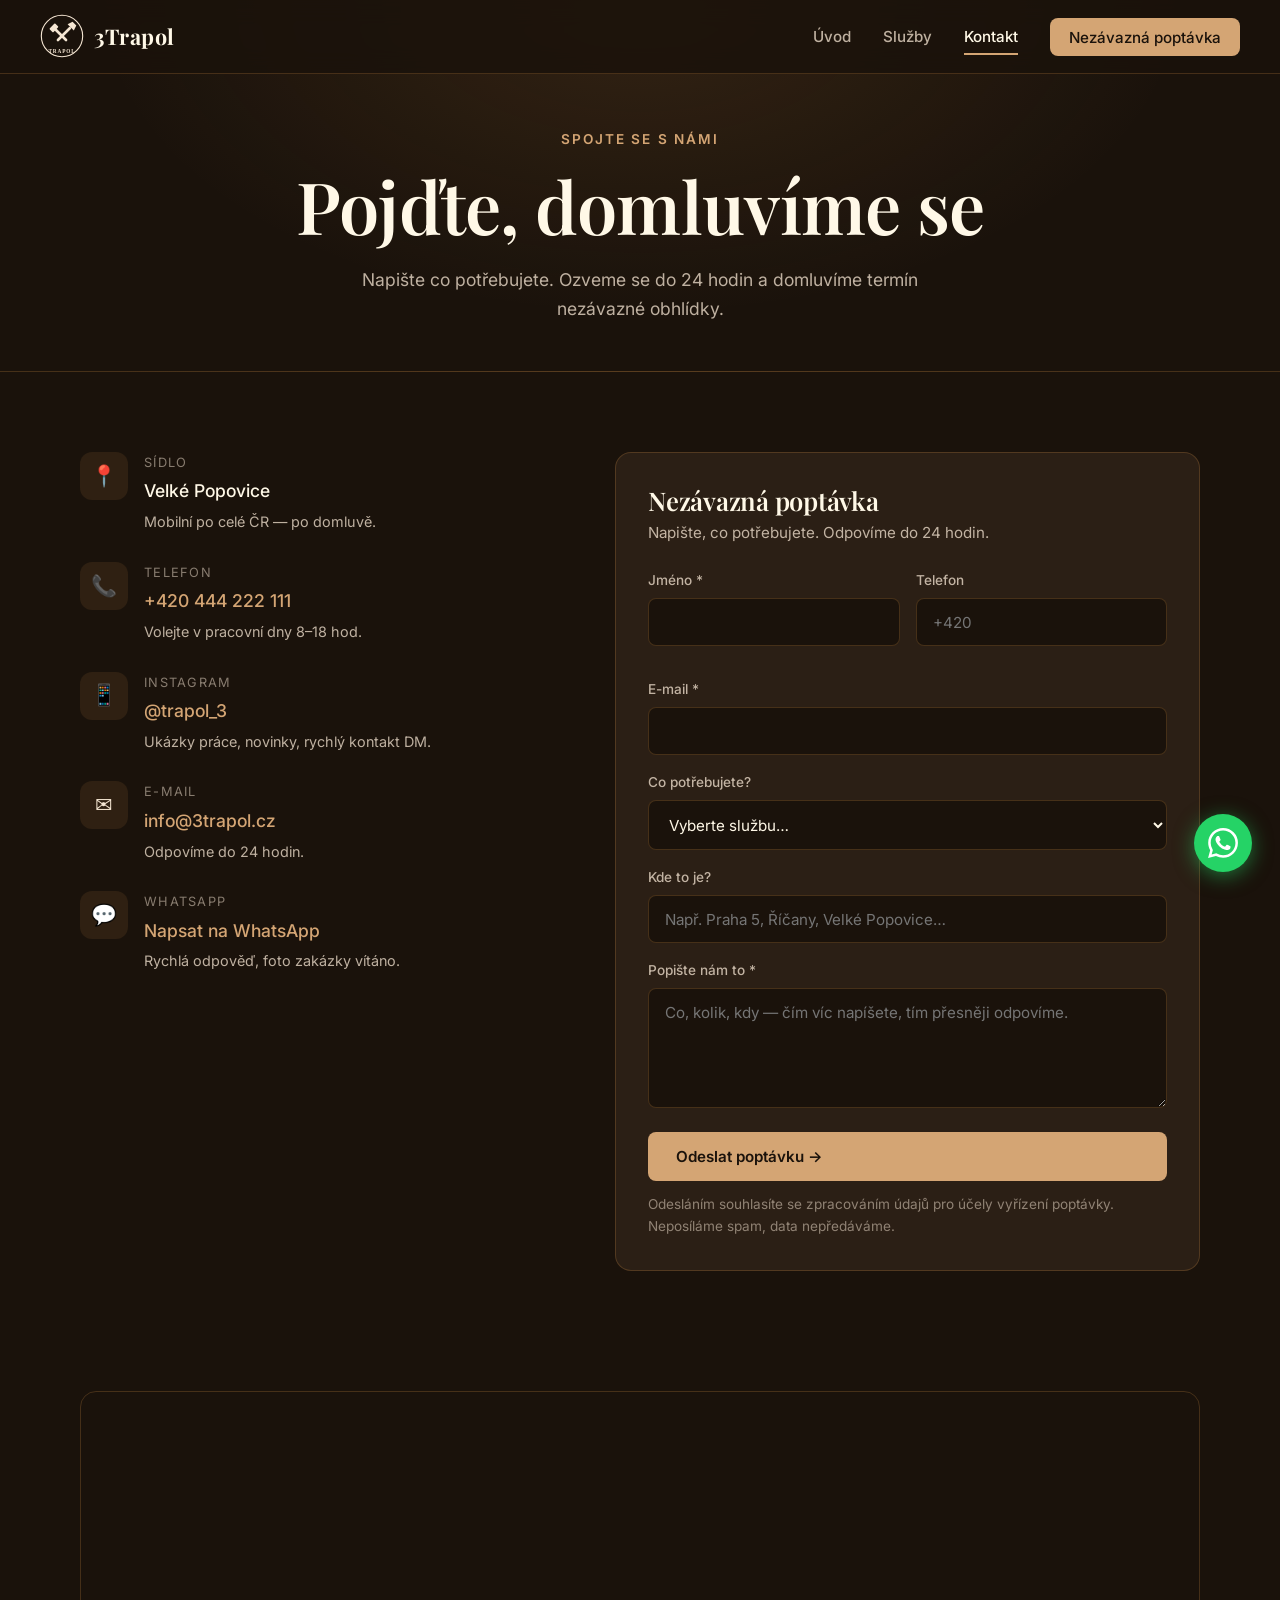
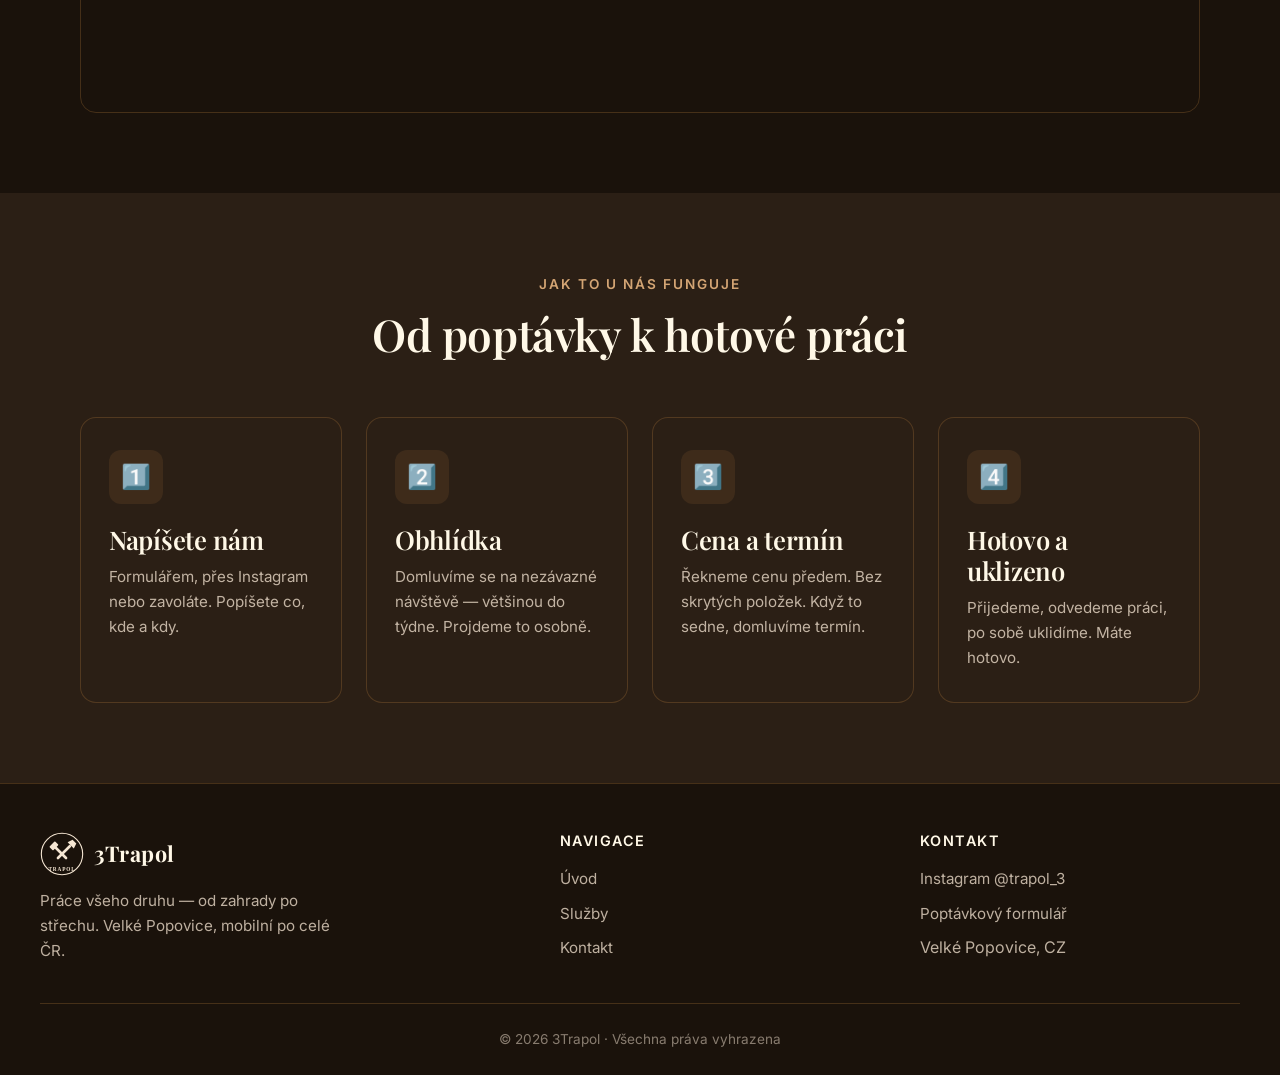
==== commit 5ded89b4: "Fix all critical issues: form, map, lightbox, WhatsApp, personal text - Formspree AJAX form submissi" ====
--- a/web/kontakt.html
+++ b/web/kontakt.html
@@ -80,25 +80,30 @@
       </div>
 
       <div class="contact-item">
-        <div class="contact-item-icon">⏱️</div>
-        <div>
-          <div class="contact-item-label">Odezva</div>
-          <div class="contact-item-value">Do 24 hodin</div>
-          <p style="font-size:.9rem; margin-top:.3rem;">V pracovní dny obvykle rychleji.</p>
+        <div class="contact-item-icon">✉️</div>
+        <div>
+          <div class="contact-item-label">E-mail</div>
+          <div class="contact-item-value">
+            <a href="mailto:info@3trapol.cz">info@3trapol.cz</a>
+          </div>
+          <p style="font-size:.9rem; margin-top:.3rem;">Odpovíme do 24 hodin.</p>
         </div>
       </div>
 
       <div class="contact-item">
         <div class="contact-item-icon">💬</div>
         <div>
-          <div class="contact-item-label">Co od nás čekejte</div>
-          <div class="contact-item-value">Férový přístup</div>
-          <p style="font-size:.9rem; margin-top:.3rem;">Cena domluvená předem, žádná překvapení.</p>
-        </div>
-      </div>
-    </div>
-
-    <form class="contact-form reveal" id="formular" name="poptavka" method="post" action="#">
+          <div class="contact-item-label">WhatsApp</div>
+          <div class="contact-item-value">
+            <a href="https://wa.me/420444222111" target="_blank" rel="noopener">Napsat na WhatsApp</a>
+          </div>
+          <p style="font-size:.9rem; margin-top:.3rem;">Rychlá odpověď, foto zakázky vítáno.</p>
+        </div>
+      </div>
+    </div>
+
+    <!-- Formspree: zaregistruj se na formspree.io, vytvoř formulář a nahraď YOUR_ID -->
+    <form class="contact-form reveal" id="formular" name="poptavka" method="post" action="https://formspree.io/f/YOUR_FORMSPREE_ID" accept-charset="UTF-8">
       <h3 style="margin-bottom:.3rem;">Nezávazná poptávka</h3>
       <p style="margin-bottom:1.5rem; font-size:.95rem;">Napište, co potřebujete. Odpovíme do 24 hodin.</p>
 
@@ -155,6 +160,17 @@
   </div>
 </section>
 
+<section class="section" style="padding-top:0;">
+  <div class="map-wrap reveal">
+    <iframe
+      src="https://www.openstreetmap.org/export/embed.html?bbox=14.57%2C49.84%2C14.69%2C49.90&amp;layer=mapnik&amp;marker=49.869%2C14.629"
+      title="Mapa — Velké Popovice"
+      loading="lazy"
+      referrerpolicy="no-referrer">
+    </iframe>
+  </div>
+</section>
+
 <section class="section-full">
   <div class="inner">
     <div class="section-head reveal">
@@ -217,6 +233,10 @@
   </div>
 </footer>
 
+<a href="https://wa.me/420444222111" class="wa-float" target="_blank" rel="noopener" aria-label="Napsat na WhatsApp">
+  <svg viewBox="0 0 24 24" xmlns="http://www.w3.org/2000/svg"><path d="M17.472 14.382c-.297-.149-1.758-.867-2.03-.967-.273-.099-.471-.148-.67.15-.197.297-.767.966-.94 1.164-.173.199-.347.223-.644.075-.297-.15-1.255-.463-2.39-1.475-.883-.788-1.48-1.761-1.653-2.059-.173-.297-.018-.458.13-.606.134-.133.298-.347.446-.52.149-.174.198-.298.298-.497.099-.198.05-.371-.025-.52-.075-.149-.669-1.612-.916-2.207-.242-.579-.487-.5-.669-.51-.173-.008-.371-.01-.57-.01-.198 0-.52.074-.792.372-.272.297-1.04 1.016-1.04 2.479 0 1.462 1.065 2.875 1.213 3.074.149.198 2.096 3.2 5.077 4.487.709.306 1.262.489 1.694.625.712.227 1.36.195 1.871.118.571-.085 1.758-.719 2.006-1.413.248-.694.248-1.289.173-1.413-.074-.124-.272-.198-.57-.347m-5.421 7.403h-.004a9.87 9.87 0 01-5.031-1.378l-.361-.214-3.741.982.998-3.648-.235-.374a9.86 9.86 0 01-1.51-5.26c.001-5.45 4.436-9.884 9.888-9.884 2.64 0 5.122 1.03 6.988 2.898a9.825 9.825 0 012.893 6.994c-.003 5.45-4.437 9.884-9.885 9.884m8.413-18.297A11.815 11.815 0 0012.05 0C5.495 0 .16 5.335.157 11.892c0 2.096.547 4.142 1.588 5.945L.057 24l6.305-1.654a11.882 11.882 0 005.683 1.448h.005c6.554 0 11.89-5.335 11.893-11.893a11.821 11.821 0 00-3.48-8.413z"/></svg>
+</a>
+
 <script src="js/main.js"></script>
 </body>
 </html>
--- a/web/css/style.css
+++ b/web/css/style.css
@@ -797,3 +797,85 @@
   margin: 1rem auto 0;
   font-size: 1.1rem;
 }
+
+/* === LIGHTBOX === */
+.lightbox {
+  position: fixed;
+  inset: 0;
+  z-index: 999;
+  background: rgba(0,0,0,.93);
+  display: flex;
+  align-items: center;
+  justify-content: center;
+  padding: 1.5rem;
+  opacity: 0;
+  pointer-events: none;
+  transition: opacity .3s;
+}
+.lightbox.open { opacity: 1; pointer-events: auto; }
+.lightbox-img {
+  max-width: 100%;
+  max-height: 88vh;
+  object-fit: contain;
+  border-radius: var(--radius);
+  transform: scale(.92);
+  transition: transform .3s;
+  box-shadow: 0 0 80px rgba(0,0,0,.8);
+}
+.lightbox.open .lightbox-img { transform: scale(1); }
+.lightbox-close {
+  position: absolute;
+  top: 1.25rem; right: 1.5rem;
+  background: none; border: none;
+  color: var(--cream-bright);
+  font-size: 2.2rem;
+  cursor: pointer;
+  line-height: 1;
+  opacity: .7;
+  transition: opacity .2s;
+}
+.lightbox-close:hover { opacity: 1; }
+.lightbox-label {
+  position: absolute;
+  bottom: 2rem;
+  color: var(--text-muted);
+  font-size: .9rem;
+  text-align: center;
+}
+
+/* === WHATSAPP FLOAT === */
+.wa-float {
+  position: fixed;
+  bottom: 1.75rem;
+  right: 1.75rem;
+  z-index: 90;
+  width: 58px; height: 58px;
+  border-radius: 50%;
+  background: #25d366;
+  display: flex;
+  align-items: center;
+  justify-content: center;
+  box-shadow: 0 4px 20px rgba(37,211,102,.5);
+  transition: transform .25s, box-shadow .25s;
+  text-decoration: none;
+}
+.wa-float:hover {
+  transform: scale(1.1);
+  box-shadow: 0 6px 30px rgba(37,211,102,.7);
+}
+.wa-float svg { width: 30px; height: 30px; fill: white; }
+
+/* === MAPA === */
+.map-wrap {
+  border-radius: var(--radius-lg);
+  overflow: hidden;
+  border: 1px solid var(--border);
+  margin-top: 2.5rem;
+}
+.map-wrap iframe {
+  display: block;
+  width: 100%;
+  height: 320px;
+  border: none;
+  filter: grayscale(30%) contrast(1.05);
+}
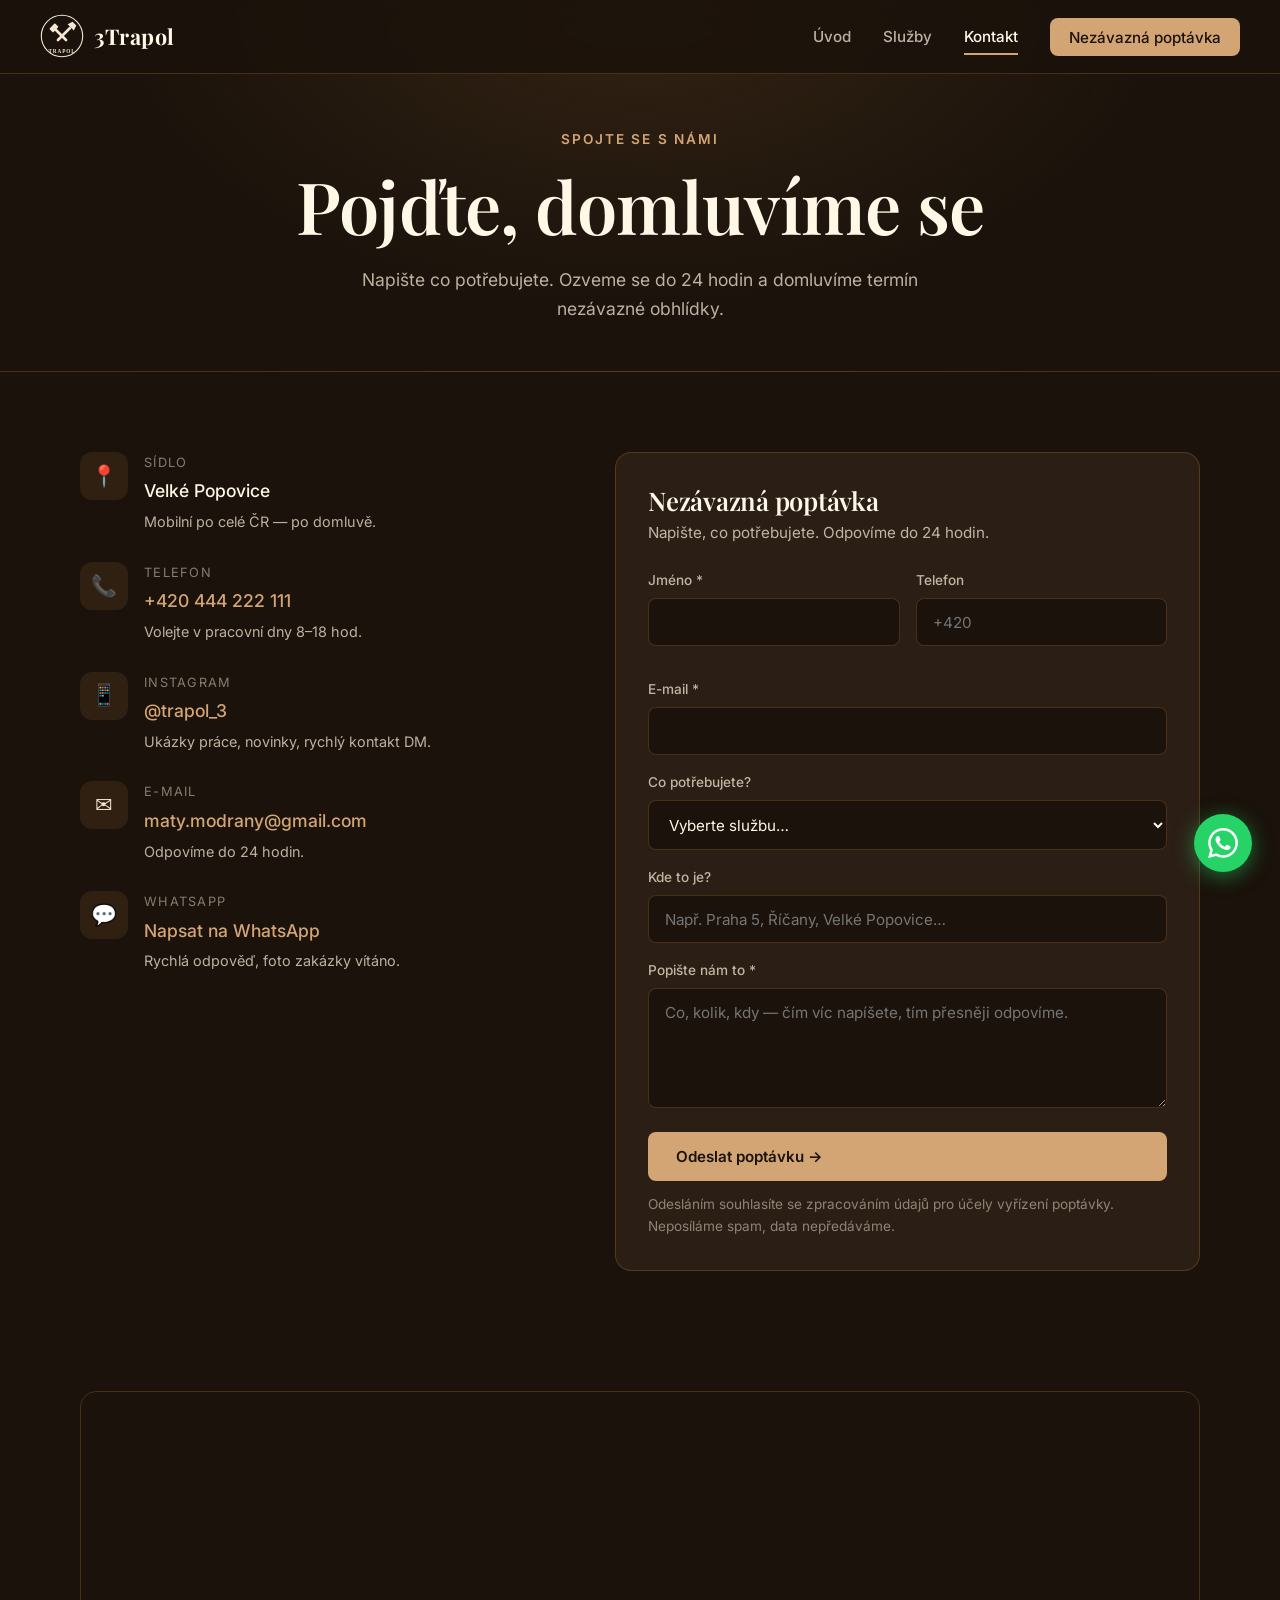
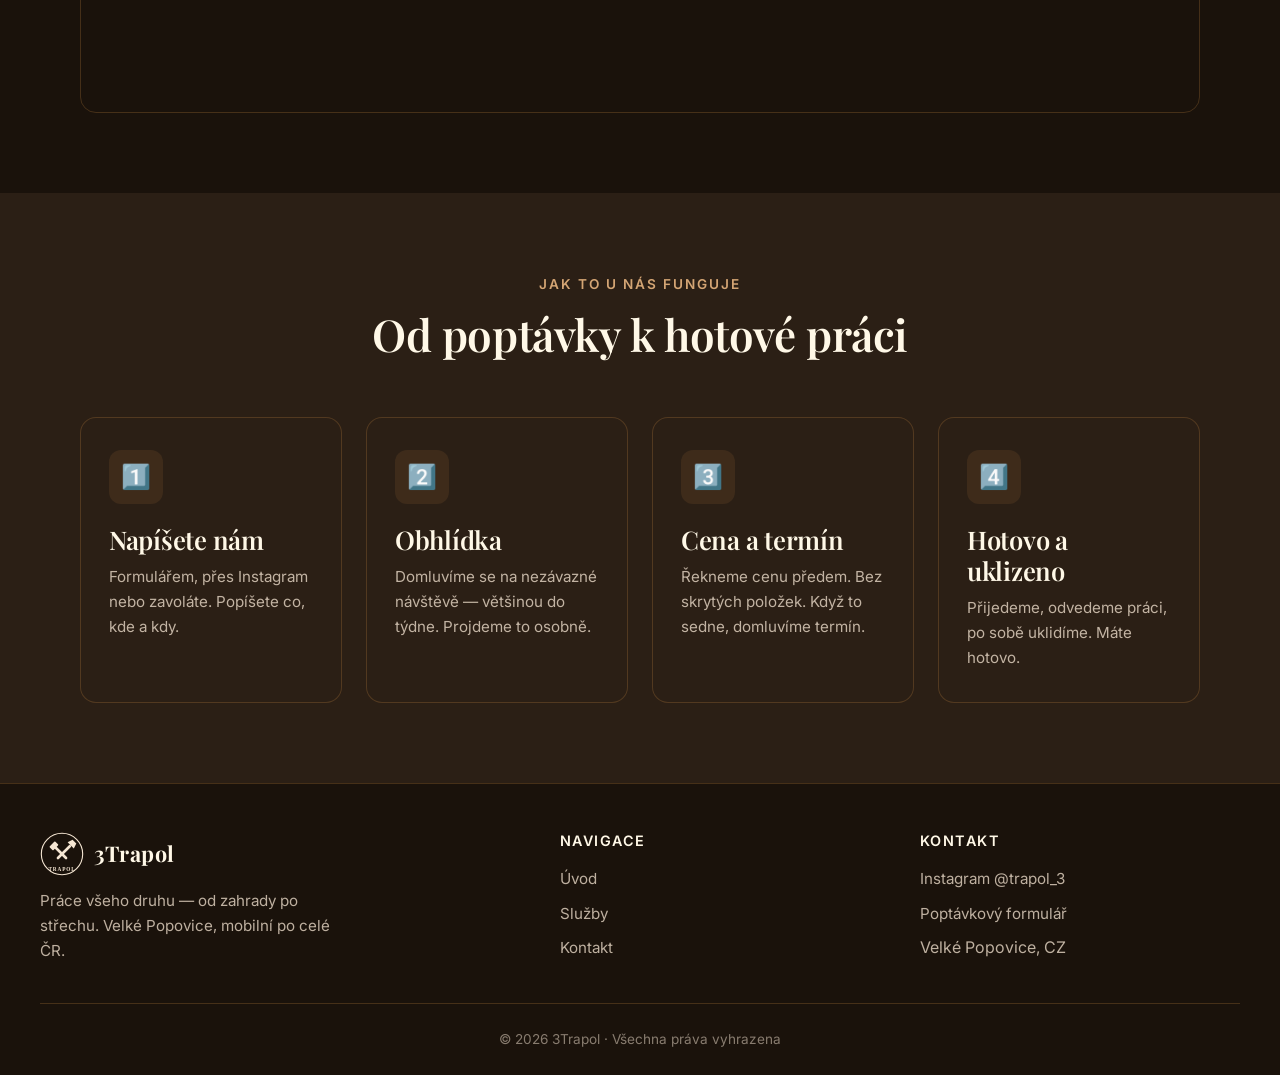
==== commit 450b2015: "Update contact email to maty.modrany@gmail.com https://claude.ai/code/session_014ozCnFY9vvhhvpk2AsGK" ====
--- a/web/kontakt.html
+++ b/web/kontakt.html
@@ -84,7 +84,7 @@
         <div>
           <div class="contact-item-label">E-mail</div>
           <div class="contact-item-value">
-            <a href="mailto:info@3trapol.cz">info@3trapol.cz</a>
+            <a href="mailto:maty.modrany@gmail.com">maty.modrany@gmail.com</a>
           </div>
           <p style="font-size:.9rem; margin-top:.3rem;">Odpovíme do 24 hodin.</p>
         </div>
